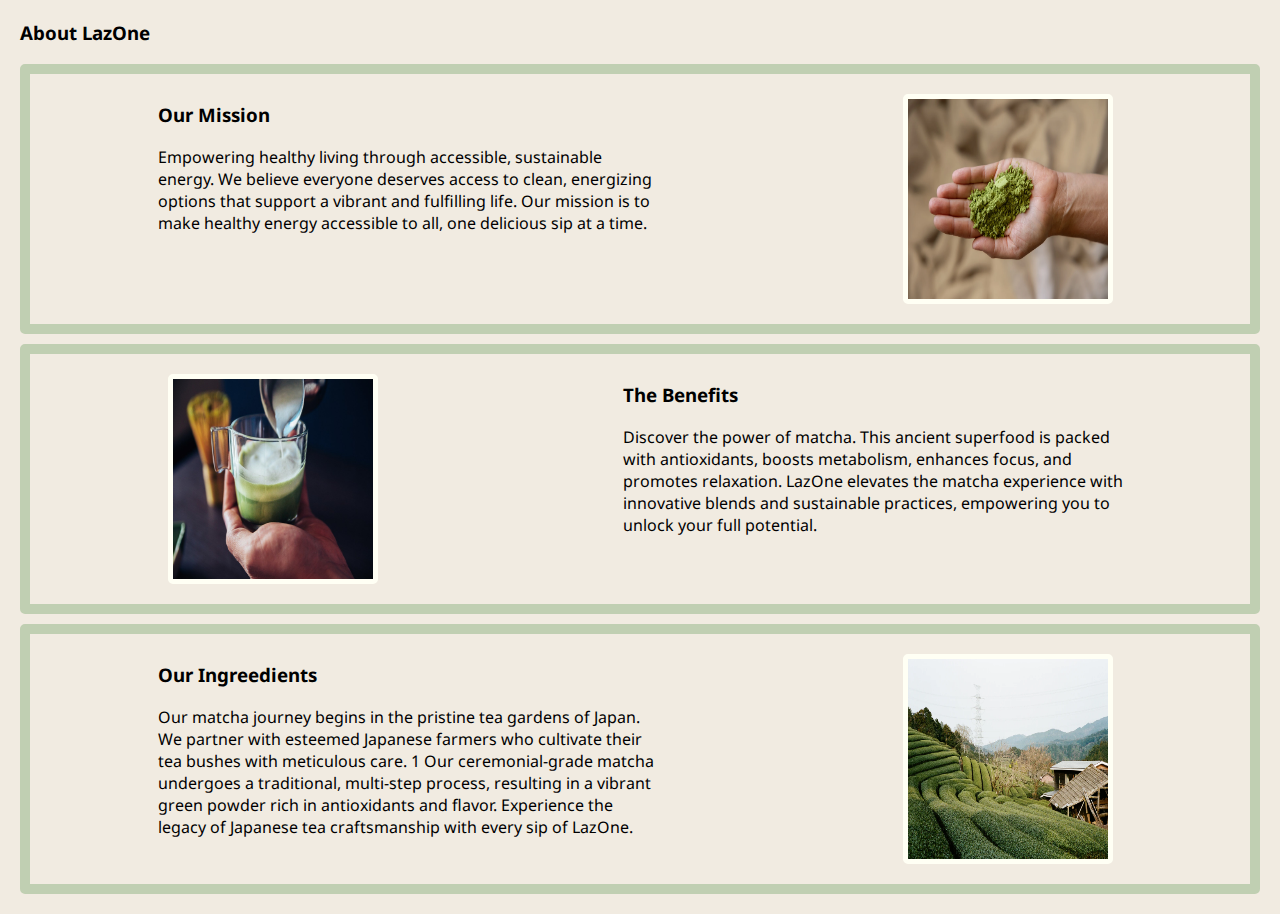
==== about.html @ a0ac6443 "Add files via upload" ====
<!DOCTYPE html>
<html>
    <head>
        <link rel="preconnect" href="https://fonts.googleapis.com">
        <link rel="preconnect" href="https://fonts.gstatic.com" crossorigin>
        <link href="https://fonts.googleapis.com/css2?family=Noto+Sans:ital,wght@0,100..900;1,100..900&display=swap" rel="stylesheet">
        <link rel="stylesheet" href="styles.css">
        <title>About LazOne</title>
    </head>
    <body>
        <h3>About LazOne</h3>
        <div class="row-item" id="row1">
            <!--Image of powder and then talk about the mission-->
            <div class="info-words">
                <h3>Our Mission</h3>
                <p>Empowering healthy living through accessible, sustainable energy. We believe everyone deserves access to clean, energizing options that support a vibrant and fulfilling life. Our mission is to make healthy energy accessible to all, one delicious sip at a time.</p>
            </div>
            <img src="./images/mission.jpeg"class="about-img">
        </div>
        <div class="row-item" id="row2">
            <!--Image of matcha late and talk about benefits of match-->
            <img src="./images/benefits.jpeg" class="about-img">
            <div class="info-words">
                <h3>The Benefits</h3>
                <p>Discover the power of matcha. This ancient superfood is packed with antioxidants, boosts metabolism, enhances focus, and promotes relaxation. LazOne elevates the matcha experience with innovative blends and sustainable practices, empowering you to unlock your full potential.</p>
            </div>
        </div>
        <div class="row-item" id="row3">
            <!--Image of where matcha grows and talk about where we source it-->
            <div class="info-words">
                <h3>Our Ingreedients</h3>
                <p>Our matcha journey begins in the pristine tea gardens of Japan. We partner with esteemed Japanese farmers who cultivate their tea bushes with meticulous care. 1  Our ceremonial-grade matcha undergoes a traditional, multi-step process, resulting in a vibrant green powder rich in antioxidants and flavor. Experience the legacy of Japanese tea craftsmanship with every sip of LazOne.</p>
            </div>
            <img src="./images/ingreedient.jpeg" class="about-img">
        </div>
    </body>
</html>



<!--• The about us page should include a page heading
• The about us page should have three rows
• Each row should have an image, a heading, and some text-->
---- styles.css ----
body {
    font-family: "Noto Sans", serif;
    background-color: #f1ebe1;
    margin: 20px;
}

#info-table {
    display: flex;
    align-items: center;
}

.product-img {
    width: 350px;
    height: 350px;
}

.about-img {
    height: 200px;
    width: 200px;
    border: 5px solid #fffff4;
    border-radius: 5px;
}

.product-cell {
    align-items: center;
    justify-content: center; 
    min-width: 400px;
    max-width: 400px;
}

.master {
    display: flex;

}
.info-td {
    align-items: start;

}

.row-item {
    display: flex;
    justify-content: space-around;
    border: 10px solid #c0cfb2; 
    padding: 10px;
    border-radius: 5px;
    margin-top: 10px;
}

img {
    margin: 10px;
}

button {
    padding: 7px 13px;
}
.info-words {
    max-width: 500px;
    
}

.contact {
    background-color: #fffff4;
    padding: 50px;
    border-radius: 5px;
    margin-top: 10px;
}

.master-contact {
    display: flex;
    justify-content: space-between;
}

.row-item {
    display: flex;
}

#message {
    height: fit-content;
    text-align: left; /* Align placeholder text to the left */
    vertical-align: top; /* Ensure placeholder aligns to the top */
}

#contact-info {
    max-width: 50%;
    background-color: #c0cfb2;
    border-radius: 10px;
    padding: 15px;
    margin-top: 10px;
    margin-right: 10px;
    border: 2px solid #fffff4;
}

#form {
    display: inline;
    width: 40%;

}

input, textarea{
    width: 70%;
}


/* how to get space between table columns  */
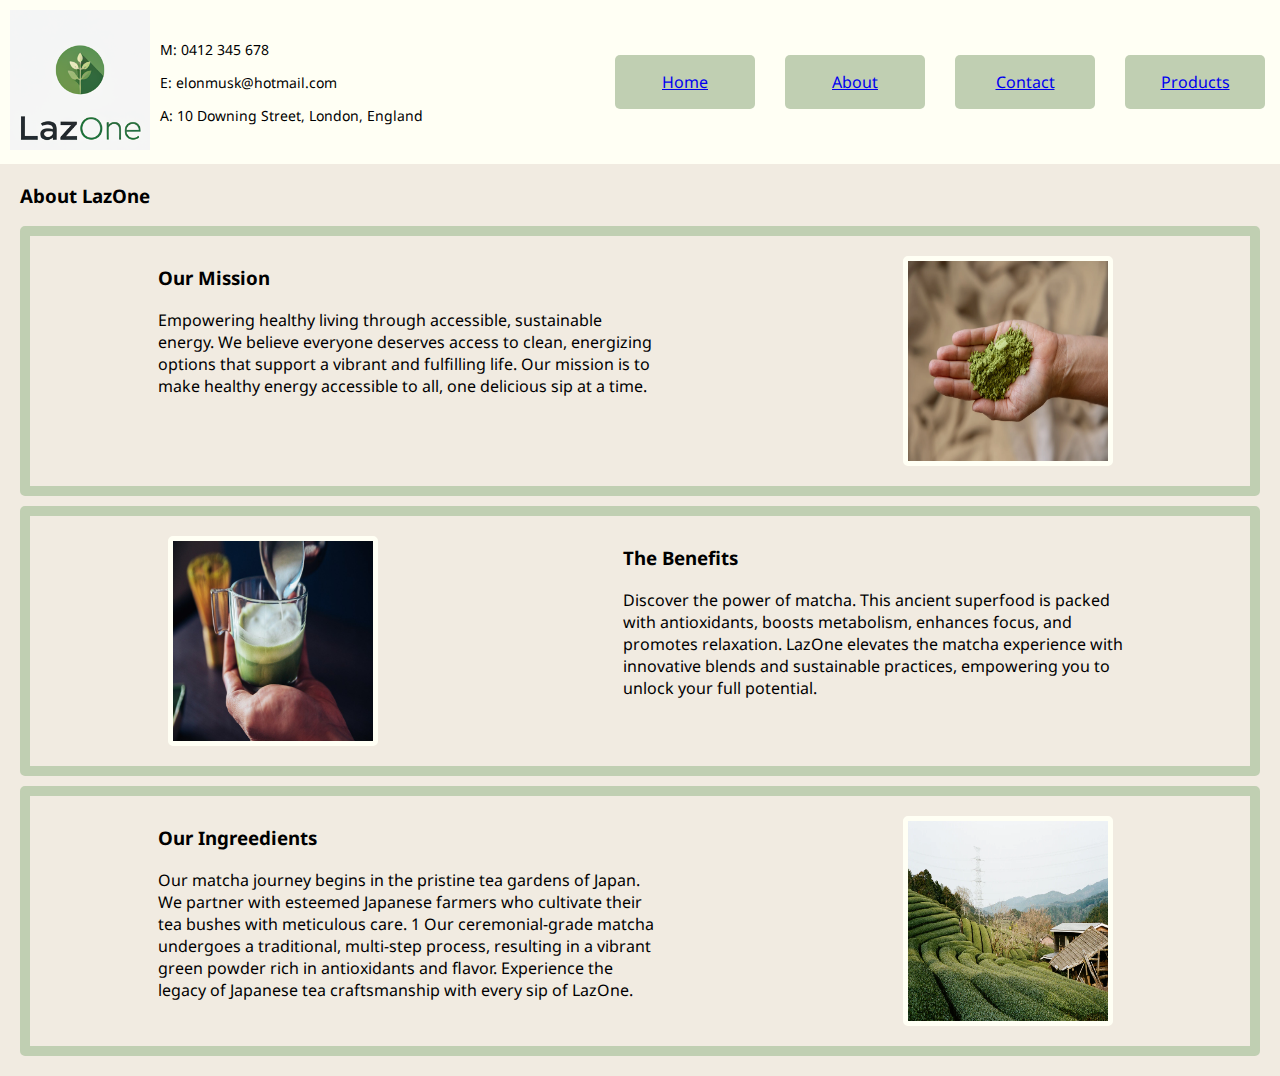
==== commit c4356ec7: "Added nav bar and all reqs" ====
--- a/about.html
+++ b/about.html
@@ -8,6 +8,43 @@
         <title>About LazOne</title>
     </head>
     <body>
+        <!--Nav Bar that stays top of page-->
+        <div id="nav-container">
+            <!--logo that takes to home page and add number M: ____ underneath-->
+            <div id="nav-logo">
+                <a href="./index.html">
+                    <img id="nav-img" src="images/logo_zoomed.png">
+                </a>
+                <div id="nav-contacts">
+                    <p>M: 0412 345 678</p>
+                    <p>E: elonmusk@hotmail.com</p>
+                    <p>A: 10 Downing Street, London, England</p>
+                </div>
+                
+            </div>
+            <!--link to each page; home, about, contact, products-->
+            <div id="nav-buttons">
+                <div class="nav-btn">
+                    <p><a href="./index.html">Home</a></p>
+                </div>
+                <div class="nav-btn">
+                    <p><a href="./about.html">About</a></p>
+                </div>
+                <div class="nav-btn">
+                    <p><a href="./contact.html">Contact</a></p>
+                </div>
+                <div class="nav-btn" id="product-btn">
+                    <p><a href="./products.html">Products</a></p> 
+                    <!--products dropdown for each of the type of products that scrolls to that part-->
+                    <!--how to do scrolls & how to make hidden-->
+                    <div id="dropdown">
+                        <a href="./products.html" onclick="openPageWithScroll()">Blends</a>
+                        <a href="./products.html">Spritz</a>
+                        <a href="./products.html">Quick Boosts</a>
+                    </div>
+                </div> 
+            </div>  
+        </div>
         <h3>About LazOne</h3>
         <div class="row-item" id="row1">
             <!--Image of powder and then talk about the mission-->
--- a/styles.css
+++ b/styles.css
@@ -100,5 +100,89 @@
     width: 70%;
 }
 
+#submit-button {
+    margin-top: 10px;
+}
+
+
+#nav-container{
+    margin: -20px -20px 0 -20px;
+    display: flex;
+    justify-content: space-between;
+    background-color: #fffff4;
+    top: 0;
+    /*overflow: hidden; */
+    position: sticky;
+}
+
+#nav-logo{
+    font-size: 14px;
+    display: flex;
+    align-items: center;
+}
+
+#nav-img{
+    width: 140px;
+}
+
+#nav-buttons{
+    display: flex;
+    justify-content: space-evenly;
+}
+
+.nav-btn{
+    background-color: #c0cfb2;
+    position: relative;
+    border-radius: 5px;
+    margin: auto 15px;
+    padding: 0px 20px;
+    width: 100px;
+    text-align: center;
+    /*add on hover change color to have the #c0cfb2 as border and text and #fffff4 as inside */
+
+}
+
+.nav-btn:hover{
+    color: #c0cfb2;
+    border: 3px solid #c0cfb2;
+    background-color: #fffff4;
+}
+
+#product-btn:hover {
+    color: black;
+    background-color: #c0cfb2;
+    border: none;
+}
+
+#dropdown{
+    display: none;
+    position: absolute;
+    border: 3px solid #c0cfb2;
+    background-color: #fffff4;
+    min-width: 140px;
+    box-shadow: 0px 8px 16px 0px rgba(0,0,0,0.2);
+    z-index: 1;
+    top: 100%;
+    left: 0;
+    border-radius: 5px;
+
+}
+
+#dropdown a{
+    float: none;
+    display: block;
+    padding: 10px;
+    border-bottom: 1px solid lightgray;
+    
+
+}
+
+
+/* Show the dropdown menu on hover */
+#product-btn:hover #dropdown {
+    display: block;
+  }
+
+
 
 /* how to get space between table columns  */